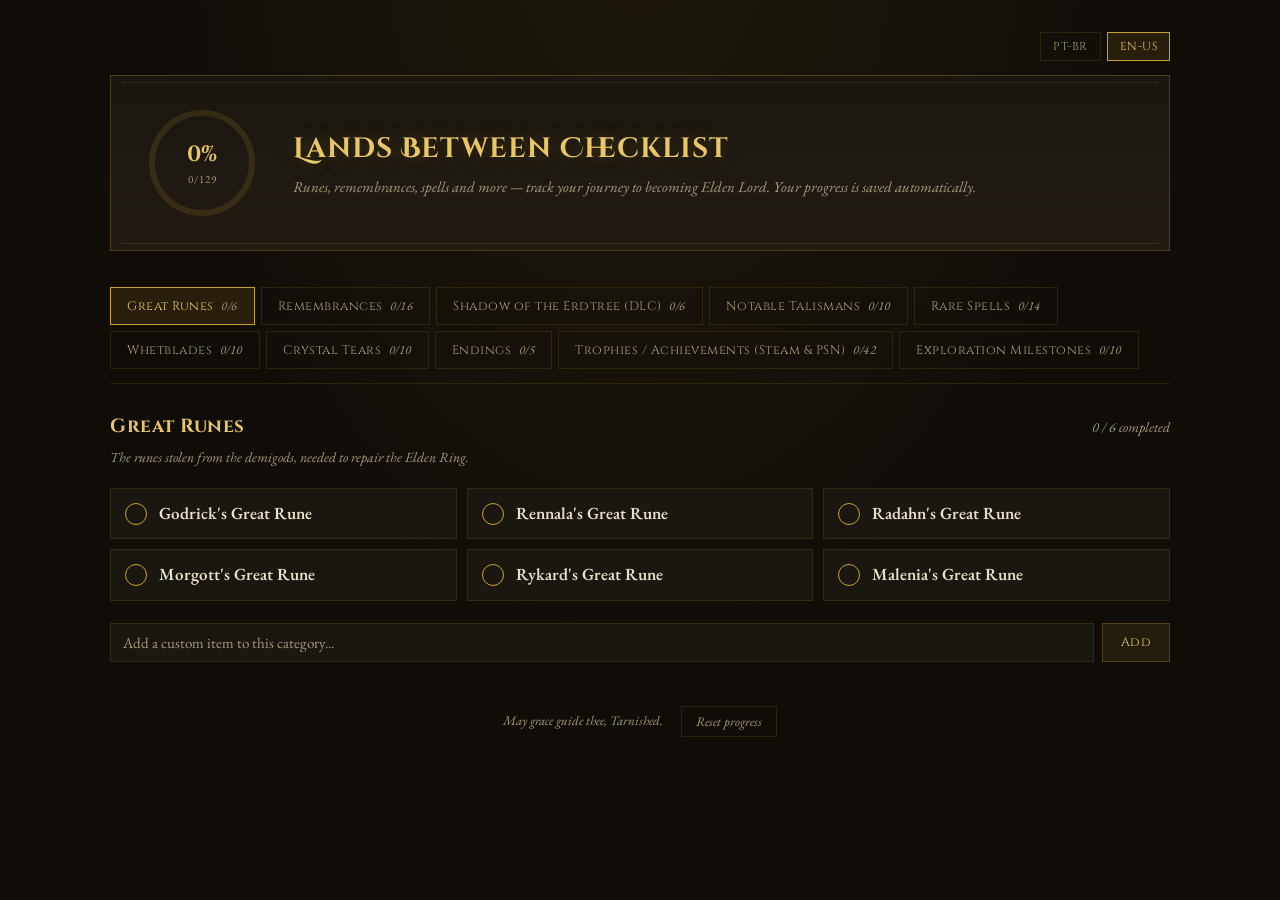
==== index.html @ e6f342d6 "Atualiza checklist do Elden Ring" ====
<!DOCTYPE html>
<html lang="pt-BR">
<head>
<meta charset="UTF-8">
<meta name="viewport" content="width=device-width, initial-scale=1.0">
<title>Lands Between — Checklist</title>
<link rel="stylesheet" href="css/style.css">
</head>
<body>
<div class="wrap">

  <div class="lang-switch" id="langSwitch"></div>

  <div class="hero">
    <div class="ring-wrap">
      <svg width="118" height="118" viewBox="0 0 118 118">
        <circle class="ring-bg" cx="59" cy="59" r="50"></circle>
        <circle class="ring-fg" id="ringFg" cx="59" cy="59" r="50" stroke-dasharray="314" stroke-dashoffset="314"></circle>
      </svg>
      <div class="ring-label">
        <span class="pct" id="pctLabel">0%</span>
        <span class="sub" id="countLabel">0/0</span>
      </div>
    </div>
    <div class="hero-text">
      <h1 id="heroTitle">Checklist das Terras Intermédias</h1>
      <p id="heroSubtitle"></p>
    </div>
  </div>

  <nav class="nav" id="nav"></nav>

  <div id="content"></div>

  <footer>
    <span id="footerQuote"></span>
    <button id="resetBtn">Reiniciar progresso</button>
  </footer>

</div>

<script src="js/lang.js"></script>
<script src="js/app.js"></script>
</body>
</html>
---- css/style.css ----
@import url('https://fonts.googleapis.com/css2?family=Cinzel:wght@500;700&family=Cinzel+Decorative:wght@700&family=EB+Garamond:ital,wght@0,400;0,600;1,400&display=swap');

:root{
  --bg:#100d09;
  --panel:#1a1610;
  --panel2:#211b13;
  --gold:#c9a227;
  --gold-bright:#e9c766;
  --crimson:#8a2a34;
  --text:#e9e0c8;
  --text-dim:#a89a7a;
  --border:rgba(201,162,39,0.28);
  --border-soft:rgba(201,162,39,0.14);
}
*{box-sizing:border-box;}
body{
  margin:0;
  background:
    radial-gradient(ellipse at 50% -10%, rgba(201,162,39,0.08), transparent 55%),
    var(--bg);
  color:var(--text);
  font-family:'EB Garamond', serif;
  font-size:17px;
  line-height:1.5;
  min-height:100vh;
}
.wrap{max-width:1100px;margin:0 auto;padding:32px 20px 80px;}

/* LANG SWITCH */
.lang-switch{
  display:flex;
  justify-content:flex-end;
  gap:6px;
  margin-bottom:14px;
}
.lang-switch button{
  font-family:'Cinzel', serif;
  font-size:11.5px;
  letter-spacing:0.5px;
  background:transparent;
  border:1px solid var(--border-soft);
  color:var(--text-dim);
  padding:6px 12px;
  cursor:pointer;
  transition:all .2s ease;
}
.lang-switch button:hover{border-color:var(--border);color:var(--text);}
.lang-switch button.active{
  background:rgba(201,162,39,0.12);
  border-color:var(--gold);
  color:var(--gold-bright);
}

/* HERO */
.hero{
  display:flex;
  align-items:center;
  gap:32px;
  padding:28px 32px;
  border:1px solid var(--border);
  background:linear-gradient(180deg, var(--panel), var(--panel2));
  position:relative;
  margin-bottom:36px;
}
.hero::before, .hero::after{
  content:"";
  position:absolute;
  left:10px;right:10px;
  height:1px;
  background:var(--border-soft);
}
.hero::before{top:6px;}
.hero::after{bottom:6px;}
.hero-text h1{
  font-family:'Cinzel Decorative', serif;
  font-size:28px;
  color:var(--gold-bright);
  margin:0 0 6px;
  letter-spacing:1px;
  text-shadow:0 0 18px rgba(201,162,39,0.25);
}
.hero-text p{
  margin:0;
  color:var(--text-dim);
  font-style:italic;
  font-size:15px;
}
.ring-wrap{flex-shrink:0;position:relative;width:118px;height:118px;}
.ring-wrap svg{transform:rotate(-90deg);}
.ring-bg{fill:none;stroke:rgba(201,162,39,0.14);stroke-width:6;}
.ring-fg{fill:none;stroke:var(--gold);stroke-width:6;stroke-linecap:round;transition:stroke-dashoffset .6s ease;}
.ring-label{
  position:absolute;inset:0;
  display:flex;flex-direction:column;align-items:center;justify-content:center;
}
.ring-label .pct{font-family:'Cinzel',serif;font-size:22px;color:var(--gold-bright);font-weight:700;}
.ring-label .sub{font-size:11px;color:var(--text-dim);letter-spacing:1px;text-transform:uppercase;}

/* NAV */
.nav{
  display:flex;
  gap:6px;
  flex-wrap:wrap;
  margin-bottom:28px;
  border-bottom:1px solid var(--border-soft);
  padding-bottom:14px;
}
.nav button{
  font-family:'Cinzel', serif;
  font-size:12.5px;
  letter-spacing:0.5px;
  background:transparent;
  border:1px solid var(--border-soft);
  color:var(--text-dim);
  padding:9px 16px;
  cursor:pointer;
  transition:all .2s ease;
}
.nav button:hover{border-color:var(--border);color:var(--text);}
.nav button.active{
  background:rgba(201,162,39,0.12);
  border-color:var(--gold);
  color:var(--gold-bright);
}
.nav button .count{color:var(--text-dim);font-family:'EB Garamond',serif;font-style:italic;margin-left:4px;}

/* SECTION */
.section-head{
  display:flex;
  justify-content:space-between;
  align-items:baseline;
  margin-bottom:6px;
}
.section-head h2{
  font-family:'Cinzel', serif;
  font-size:19px;
  color:var(--gold-bright);
  margin:0;
  letter-spacing:0.5px;
}
.section-head .stat{font-size:14px;color:var(--text-dim);font-style:italic;}
.section-desc{color:var(--text-dim);font-size:14px;font-style:italic;margin:0 0 20px;}

.grid{
  display:grid;
  grid-template-columns:repeat(auto-fill, minmax(260px,1fr));
  gap:10px;
  margin-bottom:22px;
}
.item{
  display:flex;
  align-items:flex-start;
  gap:12px;
  padding:12px 14px;
  background:var(--panel);
  border:1px solid var(--border-soft);
  cursor:pointer;
  transition:border-color .2s ease, background .2s ease;
}
.item:hover{border-color:var(--border);}
.item.checked{
  border-color:rgba(201,162,39,0.45);
  background:linear-gradient(180deg, rgba(201,162,39,0.08), var(--panel));
}
.seal{
  flex-shrink:0;
  width:22px;height:22px;
  border:1.5px solid var(--gold);
  border-radius:50%;
  position:relative;
  margin-top:2px;
}
.item.checked .seal{background:var(--gold);}
.item.checked .seal::after{
  content:"";
  position:absolute;
  left:6px;top:2px;
  width:5px;height:10px;
  border:solid var(--bg);
  border-width:0 2px 2px 0;
  transform:rotate(45deg);
}
.item-img{
  flex-shrink:0;
  width:40px;height:40px;
  object-fit:contain;
  background:#000;
  border:1px solid var(--border-soft);
  border-radius:50%;
}
.item-text{flex:1;}
.item-text .name{
  font-weight:600;
  color:var(--text);
  text-decoration:none;
}
.item.checked .item-text .name{color:var(--text-dim);text-decoration:line-through;}
.item-text .note{display:block;font-size:12.5px;color:var(--text-dim);font-style:italic;margin-top:2px;}
.rm-btn{
  flex-shrink:0;
  background:none;border:none;
  color:var(--text-dim);
  font-size:16px;
  cursor:pointer;
  opacity:0;
  transition:opacity .15s ease;
  line-height:1;
  padding:2px 4px;
}
.item:hover .rm-btn{opacity:0.6;}
.rm-btn:hover{opacity:1 !important;color:var(--crimson);}

.add-row{
  display:flex;
  gap:8px;
  margin-bottom:44px;
}
.add-row input{
  flex:1;
  background:var(--panel);
  border:1px solid var(--border-soft);
  color:var(--text);
  font-family:'EB Garamond', serif;
  font-size:15px;
  padding:9px 12px;
}
.add-row input:focus{outline:none;border-color:var(--gold);}
.add-row input::placeholder{color:var(--text-dim);}
.add-row button{
  font-family:'Cinzel', serif;
  font-size:12.5px;
  background:rgba(201,162,39,0.1);
  border:1px solid var(--border);
  color:var(--gold-bright);
  padding:0 18px;
  cursor:pointer;
  letter-spacing:0.5px;
}
.add-row button:hover{background:rgba(201,162,39,0.18);}

footer{
  text-align:center;
  color:var(--text-dim);
  font-size:13px;
  font-style:italic;
  margin-top:30px;
  display:flex;
  justify-content:center;
  align-items:center;
  gap:18px;
}
footer button{
  background:none;
  border:1px solid var(--border-soft);
  color:var(--text-dim);
  font-family:'EB Garamond', serif;
  font-style:italic;
  font-size:13px;
  padding:6px 14px;
  cursor:pointer;
}
footer button:hover{color:var(--crimson);border-color:var(--crimson);}

@media(max-width:640px){
  .hero{flex-direction:column;text-align:center;padding:24px 18px;}
  .nav{gap:4px;}
  .nav button{padding:7px 11px;font-size:11px;}
}
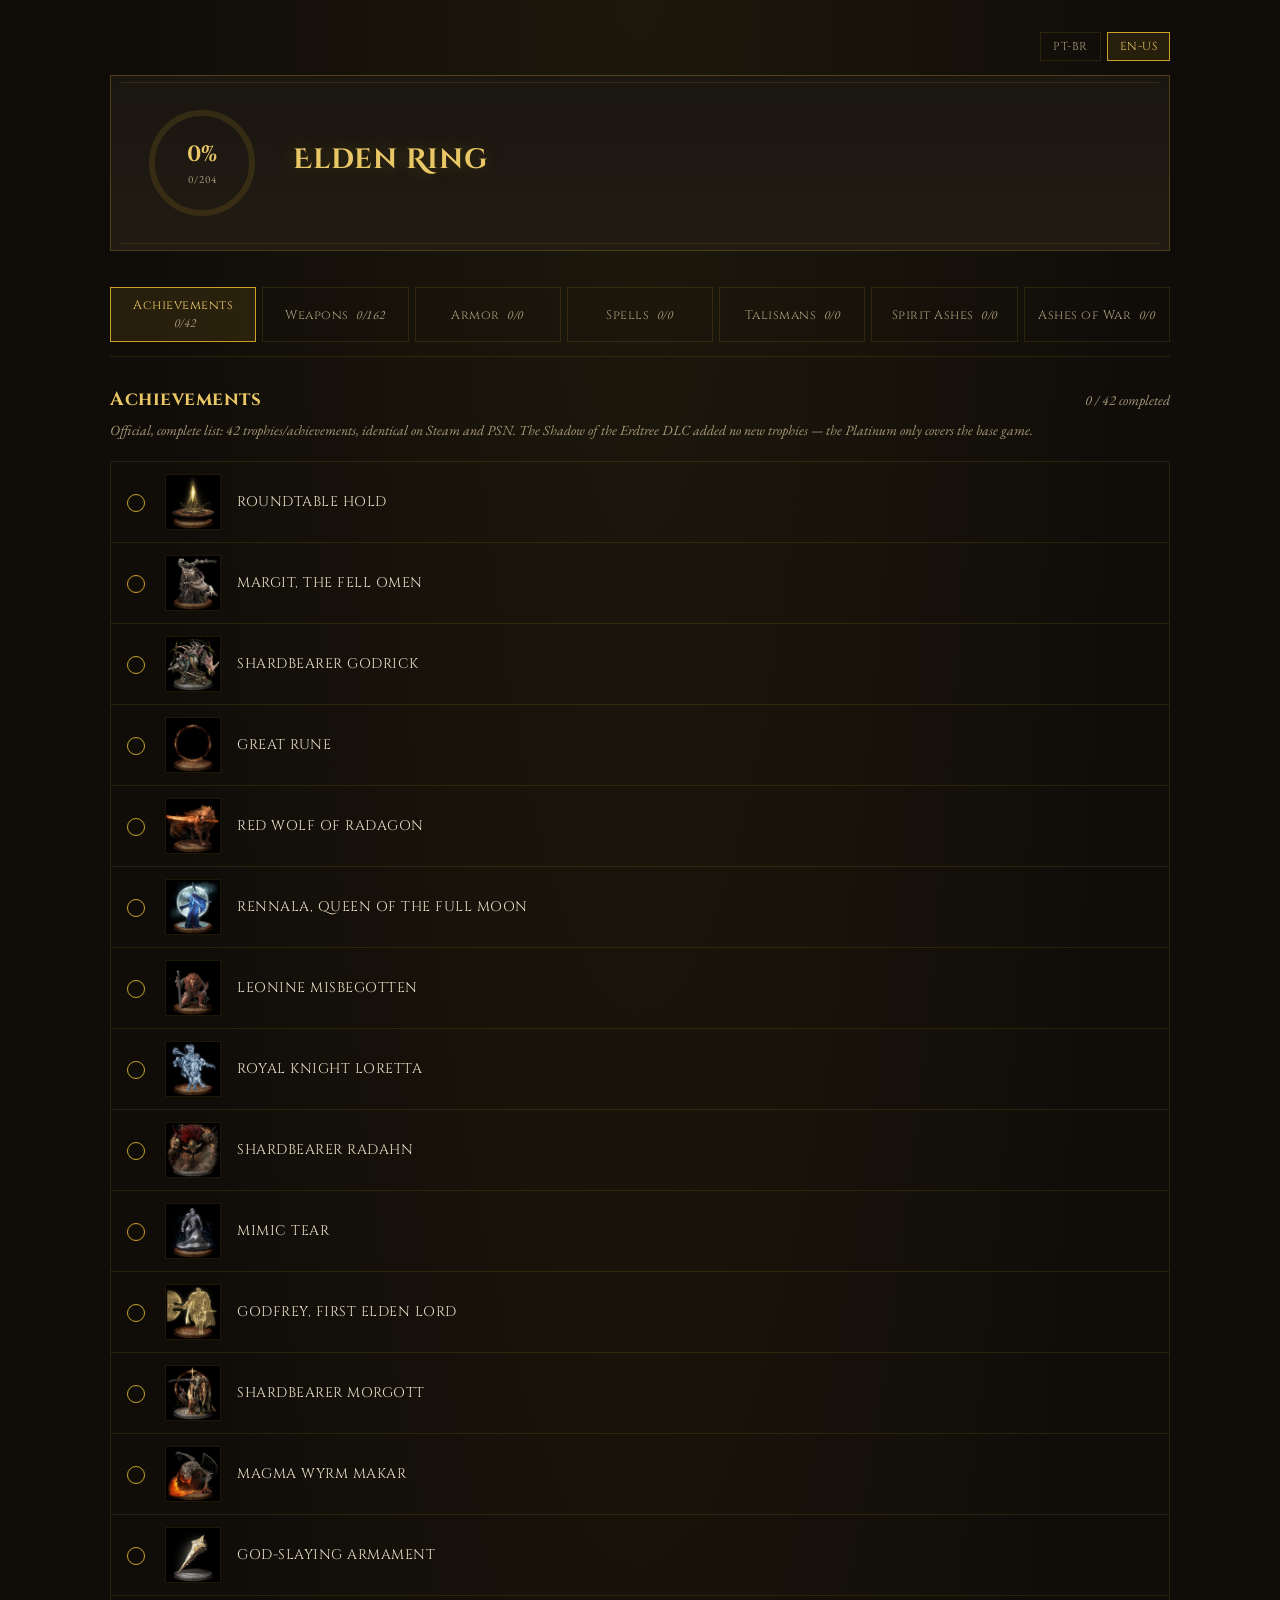
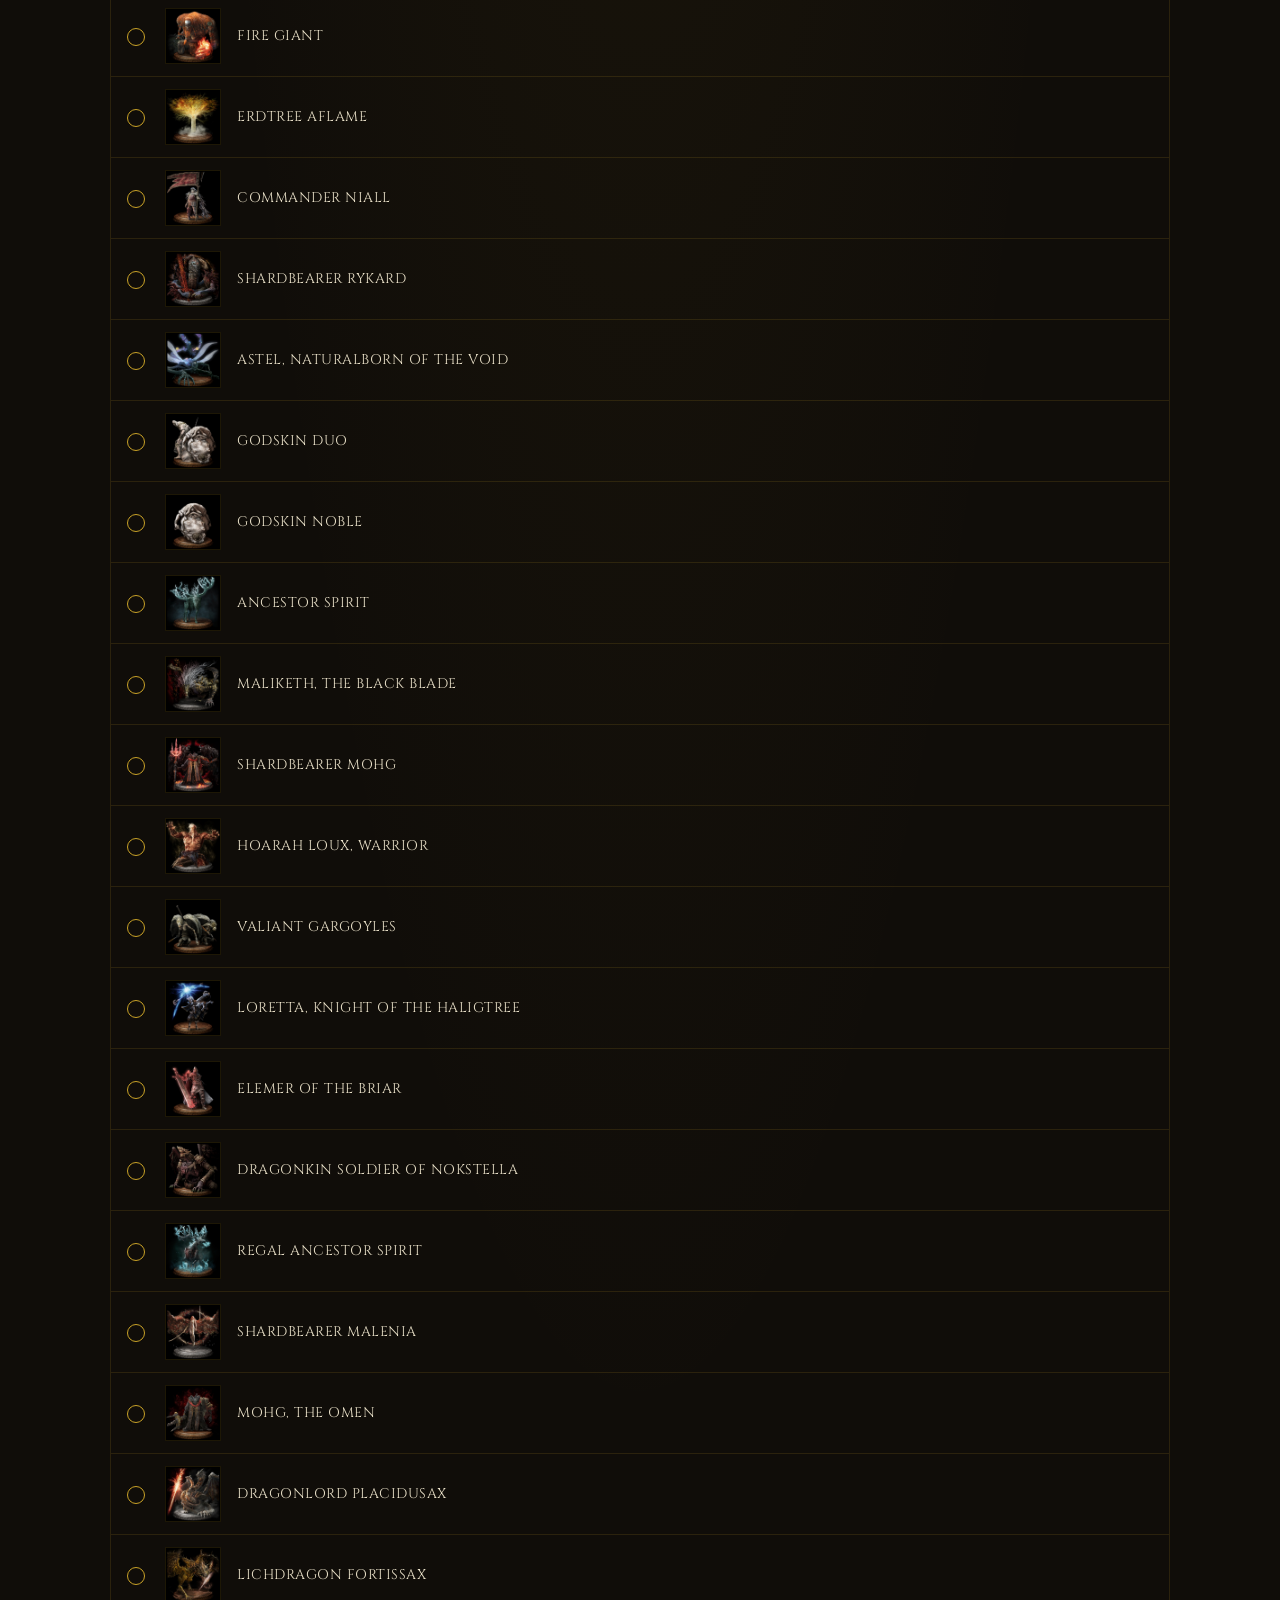
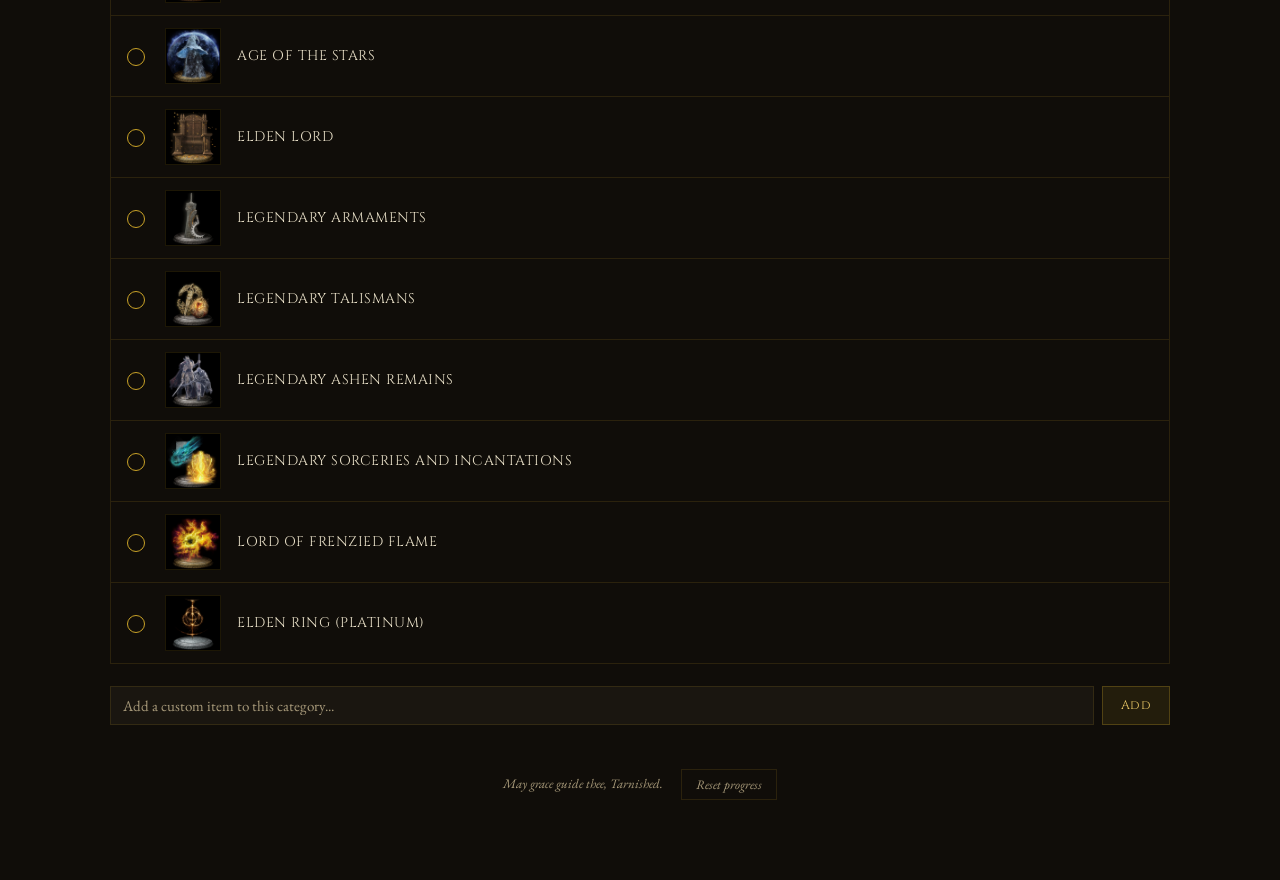
==== commit 628a1940: "feat: redesign website interface" ====
--- a/index.html
+++ b/index.html
@@ -23,12 +23,12 @@
       </div>
     </div>
     <div class="hero-text">
-      <h1 id="heroTitle">Checklist das Terras Intermédias</h1>
-      <p id="heroSubtitle"></p>
+      <h1 id="heroTitle">Elden Ring</h1>
     </div>
   </div>
 
   <nav class="nav" id="nav"></nav>
+  <nav class="subnav" id="subnav"></nav>
 
   <div id="content"></div>
 
--- a/css/style.css
+++ b/css/style.css
@@ -112,9 +112,12 @@
   background:transparent;
   border:1px solid var(--border-soft);
   color:var(--text-dim);
-  padding:9px 16px;
+  padding:9px 10px;
   cursor:pointer;
   transition:all .2s ease;
+  flex:1 1 140px;
+  min-width:140px;
+  text-align:center;
 }
 .nav button:hover{border-color:var(--border);color:var(--text);}
 .nav button.active{
@@ -123,6 +126,40 @@
   color:var(--gold-bright);
 }
 .nav button .count{color:var(--text-dim);font-family:'EB Garamond',serif;font-style:italic;margin-left:4px;}
+
+.subnav{
+  display:none;
+  gap:5px;
+  flex-wrap:wrap;
+  margin:-14px 0 24px;
+}
+.subnav button{
+  font-family:'Cinzel', serif;
+  font-size:11px;
+  letter-spacing:0.3px;
+  background:rgba(0,0,0,0.2);
+  border:1px solid var(--border-soft);
+  color:var(--text-dim);
+  padding:6px 12px;
+  cursor:pointer;
+  transition:all .2s ease;
+}
+.subnav button:hover{border-color:var(--border);color:var(--text);}
+.subnav button.active{
+  background:rgba(201,162,39,0.16);
+  border-color:var(--gold);
+  color:var(--gold-bright);
+}
+.subnav button .count{color:var(--text-dim);font-style:italic;}
+
+.empty-note{
+  color:var(--text-dim);
+  font-style:italic;
+  padding:20px 0;
+  text-align:center;
+  border:1px dashed var(--border-soft);
+  margin-bottom:22px;
+}
 
 /* SECTION */
 .section-head{
@@ -146,6 +183,85 @@
   grid-template-columns:repeat(auto-fill, minmax(260px,1fr));
   gap:10px;
   margin-bottom:22px;
+}
+
+/* TROPHY TABLE LAYOUT */
+.trophy-table{
+  display:flex;
+  flex-direction:column;
+  border:1px solid var(--border-soft);
+  margin-bottom:22px;
+}
+.trow{
+  display:flex;
+  align-items:center;
+  gap:16px;
+  padding:12px 16px;
+  border-bottom:1px solid var(--border-soft);
+  cursor:pointer;
+  transition:background .2s ease;
+}
+.trow:last-child{border-bottom:none;}
+.trow:hover{background:rgba(201,162,39,0.06);}
+.trow-head{
+  cursor:default;
+  background:var(--panel2);
+  font-family:'Cinzel', serif;
+  font-size:12px;
+  letter-spacing:0.5px;
+  color:var(--text-dim);
+  text-transform:uppercase;
+}
+.trow-head:hover{background:var(--panel2);}
+.trow-icon{
+  flex-shrink:0;
+  width:56px;
+  display:flex;
+  justify-content:center;
+}
+.trow-icon img{
+  width:56px;height:56px;
+  object-fit:contain;
+  background:#000;
+  border:1px solid var(--border-soft);
+}
+.trow-text{
+  flex:1;
+  display:flex;
+  flex-direction:column;
+  gap:2px;
+}
+.trow-title{
+  font-family:'Cinzel', serif;
+  font-size:14px;
+  letter-spacing:0.5px;
+  color:var(--text);
+  text-transform:uppercase;
+}
+.trow-desc{
+  font-size:14px;
+  color:var(--text-dim);
+  font-style:italic;
+}
+.trow-check{flex-shrink:0;width:22px;}
+.trow.checked{background:linear-gradient(90deg, rgba(201,162,39,0.1), transparent);}
+.trow.checked .trow-title{color:var(--gold-bright);}
+.trow.checked .trow-desc{text-decoration:line-through;}
+.seal.small{width:18px;height:18px;}
+.trow.checked .trow-check .seal{background:var(--gold);}
+.trow.checked .trow-check .seal::after{
+  content:"";
+  position:absolute;
+  left:5px;top:1px;
+  width:4px;height:8px;
+  border:solid var(--bg);
+  border-width:0 2px 2px 0;
+  transform:rotate(45deg);
+}
+@media(max-width:640px){
+  .trow-title{font-size:12.5px;}
+  .trow-desc{font-size:12.5px;}
+  .trow-icon, .trow-icon img{width:42px;height:42px;}
 }
 .item{
   display:flex;
